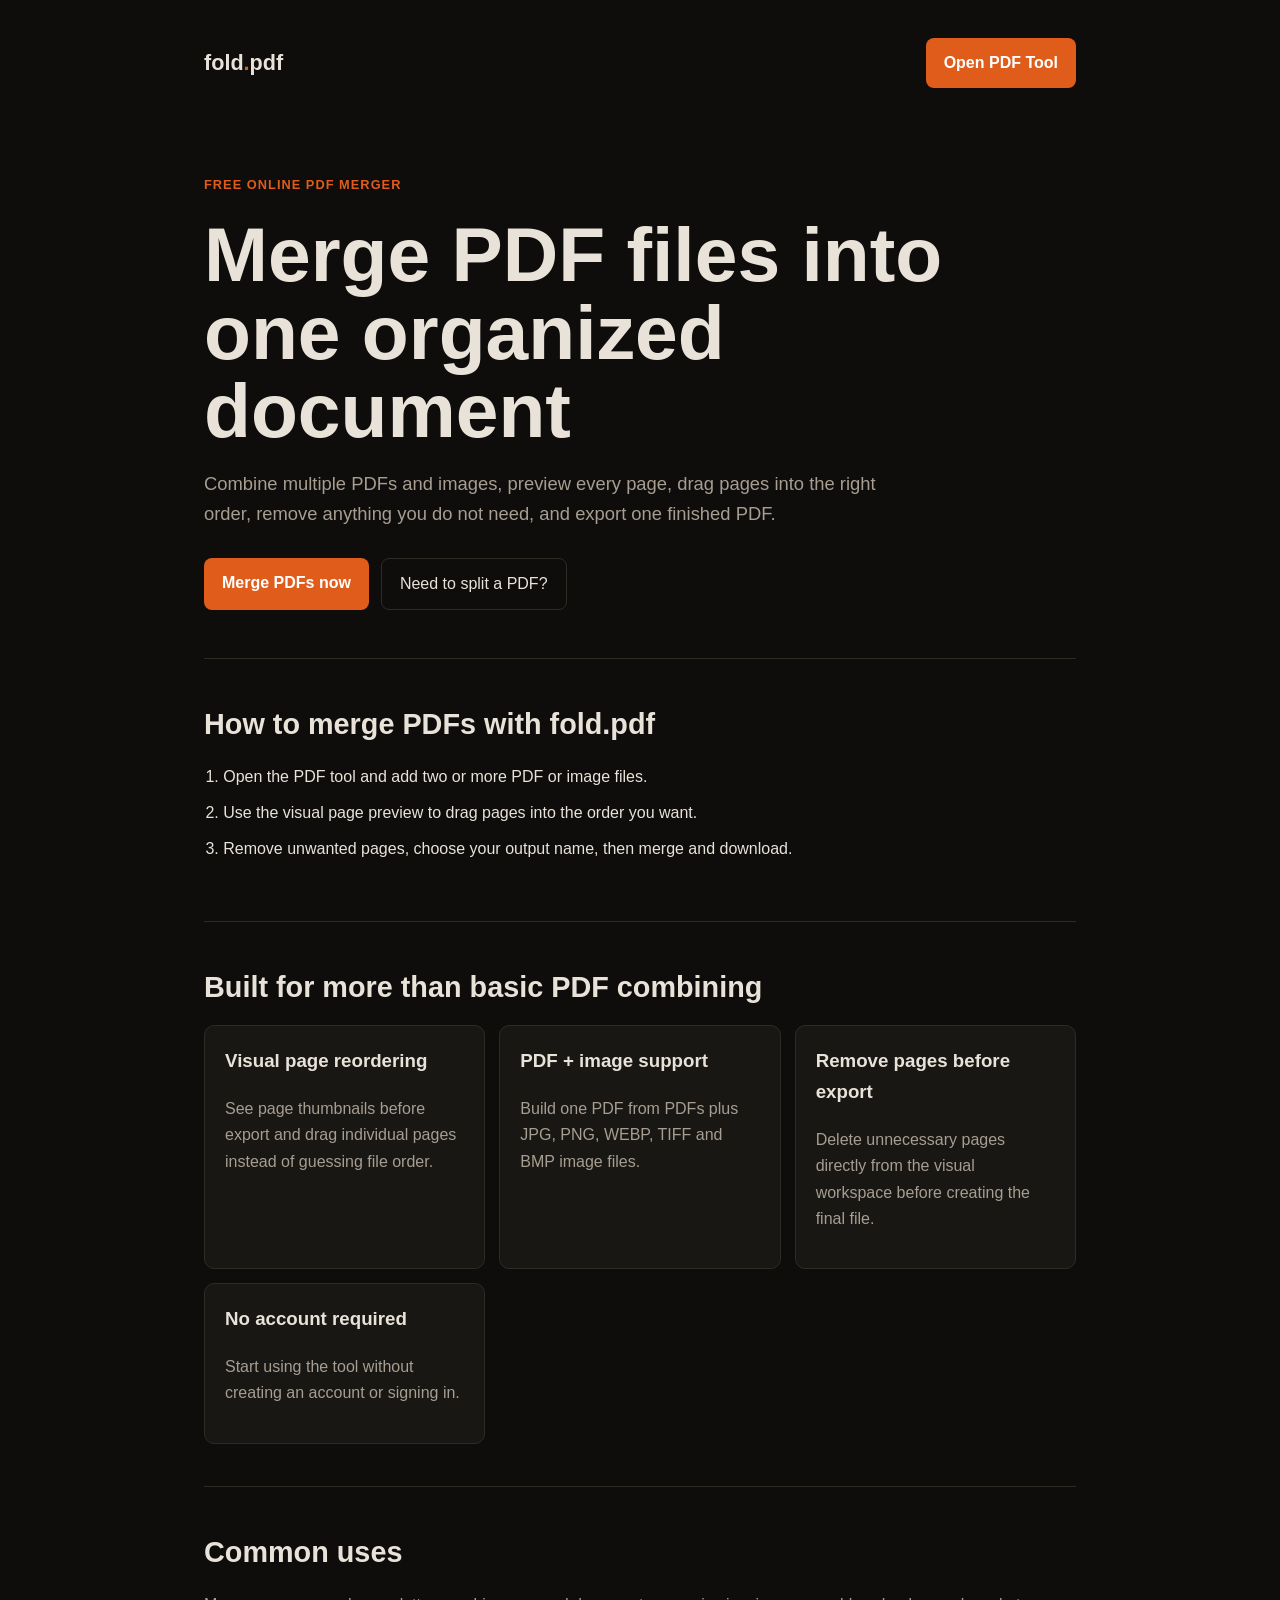
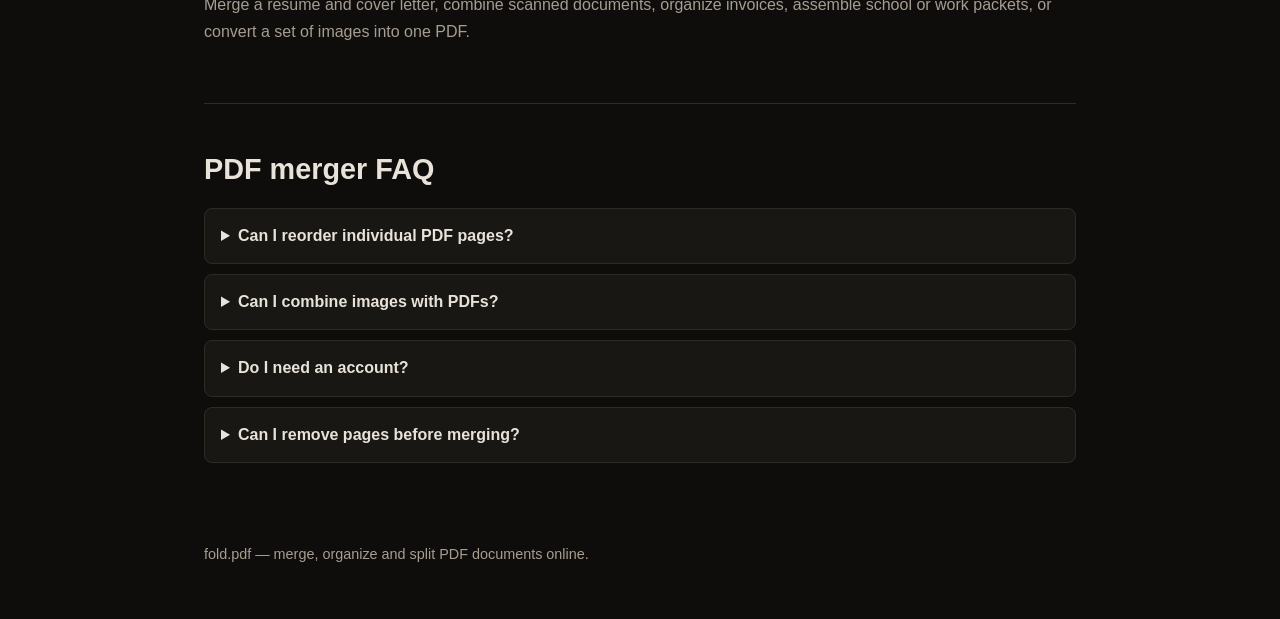
==== merge-pdf.html @ 76e3b256 "add SEO landing page for PDF merge" ====
<!DOCTYPE html>
<html lang="en">
<head>
  <meta charset="UTF-8">
  <meta name="viewport" content="width=device-width, initial-scale=1.0">
  <title>Merge PDF Online Free — Combine PDF & Images | fold.pdf</title>
  <meta name="description" content="Merge PDF files online for free with fold.pdf. Combine PDFs and images, reorder pages visually, remove pages, and download one organized PDF in your browser.">
  <meta name="robots" content="index,follow,max-image-preview:large">
  <link rel="canonical" href="https://pdf-merger-sepia.vercel.app/merge-pdf.html">
  <meta property="og:type" content="website">
  <meta property="og:title" content="Merge PDF Online Free — fold.pdf">
  <meta property="og:description" content="Combine PDFs and images, reorder pages visually, and export one PDF online.">
  <meta property="og:url" content="https://pdf-merger-sepia.vercel.app/merge-pdf.html">
  <meta name="twitter:card" content="summary">
  <style>
    :root{--bg:#0e0d0b;--surface:#181714;--border:#2e2b25;--text:#e8e2d9;--muted:#a79d91;--accent:#e05c1a}
    *{box-sizing:border-box} body{margin:0;background:var(--bg);color:var(--text);font-family:Arial,sans-serif;line-height:1.65}
    a{color:inherit}.wrap{max-width:920px;margin:auto;padding:24px}.nav{display:flex;justify-content:space-between;align-items:center;padding:14px 0}.brand{font-size:1.35rem;font-weight:700}.brand em{color:var(--accent);font-style:normal}.cta{display:inline-block;background:var(--accent);color:white;text-decoration:none;padding:12px 18px;border-radius:8px;font-weight:700}
    .hero{padding:72px 0 48px}.eyebrow{color:var(--accent);font-weight:700;text-transform:uppercase;letter-spacing:.08em;font-size:.8rem}h1{font-size:clamp(2.4rem,7vw,4.8rem);line-height:1.02;margin:.25em 0}.lead{font-size:1.15rem;color:var(--muted);max-width:720px}.actions{display:flex;gap:12px;flex-wrap:wrap;margin-top:28px}.secondary{display:inline-block;border:1px solid var(--border);text-decoration:none;padding:12px 18px;border-radius:8px}
    section{padding:42px 0;border-top:1px solid var(--border)}h2{font-size:1.8rem;margin:0 0 14px}.grid{display:grid;grid-template-columns:repeat(auto-fit,minmax(220px,1fr));gap:14px}.card{background:var(--surface);border:1px solid var(--border);border-radius:10px;padding:20px}.card h3{margin-top:0}.muted{color:var(--muted)}ol{padding-left:1.2rem}li{margin:.6rem 0}.faq details{background:var(--surface);border:1px solid var(--border);border-radius:8px;padding:14px 16px;margin:10px 0}.faq summary{font-weight:700;cursor:pointer}.footer{color:var(--muted);font-size:.9rem;padding:28px 0}
  </style>
  <script type="application/ld+json">
  {"@context":"https://schema.org","@type":"SoftwareApplication","name":"fold.pdf PDF Merger","applicationCategory":"UtilitiesApplication","operatingSystem":"Any","url":"https://pdf-merger-sepia.vercel.app/merge-pdf.html","description":"Online PDF merger for combining PDFs and image files, visually reordering pages, removing pages, and exporting one PDF.","offers":{"@type":"Offer","price":"0","priceCurrency":"USD"}}
  </script>
</head>
<body>
  <main class="wrap">
    <nav class="nav"><div class="brand">fold<em>.</em>pdf</div><a class="cta" href="/">Open PDF Tool</a></nav>
    <header class="hero">
      <div class="eyebrow">Free online PDF merger</div>
      <h1>Merge PDF files into one organized document</h1>
      <p class="lead">Combine multiple PDFs and images, preview every page, drag pages into the right order, remove anything you do not need, and export one finished PDF.</p>
      <div class="actions"><a class="cta" href="/">Merge PDFs now</a><a class="secondary" href="/split-pdf.html">Need to split a PDF?</a></div>
    </header>
    <section>
      <h2>How to merge PDFs with fold.pdf</h2>
      <ol>
        <li>Open the PDF tool and add two or more PDF or image files.</li>
        <li>Use the visual page preview to drag pages into the order you want.</li>
        <li>Remove unwanted pages, choose your output name, then merge and download.</li>
      </ol>
    </section>
    <section>
      <h2>Built for more than basic PDF combining</h2>
      <div class="grid">
        <article class="card"><h3>Visual page reordering</h3><p class="muted">See page thumbnails before export and drag individual pages instead of guessing file order.</p></article>
        <article class="card"><h3>PDF + image support</h3><p class="muted">Build one PDF from PDFs plus JPG, PNG, WEBP, TIFF and BMP image files.</p></article>
        <article class="card"><h3>Remove pages before export</h3><p class="muted">Delete unnecessary pages directly from the visual workspace before creating the final file.</p></article>
        <article class="card"><h3>No account required</h3><p class="muted">Start using the tool without creating an account or signing in.</p></article>
      </div>
    </section>
    <section>
      <h2>Common uses</h2>
      <p class="muted">Merge a resume and cover letter, combine scanned documents, organize invoices, assemble school or work packets, or convert a set of images into one PDF.</p>
    </section>
    <section class="faq">
      <h2>PDF merger FAQ</h2>
      <details><summary>Can I reorder individual PDF pages?</summary><p>Yes. After loading your files, the visual workspace lets you drag individual page thumbnails into a new order before exporting.</p></details>
      <details><summary>Can I combine images with PDFs?</summary><p>Yes. The tool supports common image formats including JPG, PNG, WEBP, TIFF and BMP alongside PDF files.</p></details>
      <details><summary>Do I need an account?</summary><p>No account is required to use the merger.</p></details>
      <details><summary>Can I remove pages before merging?</summary><p>Yes. Remove unwanted pages from the preview, then merge the remaining pages into your finished PDF.</p></details>
    </section>
    <footer class="footer">fold.pdf — merge, organize and split PDF documents online.</footer>
  </main>
</body>
</html>
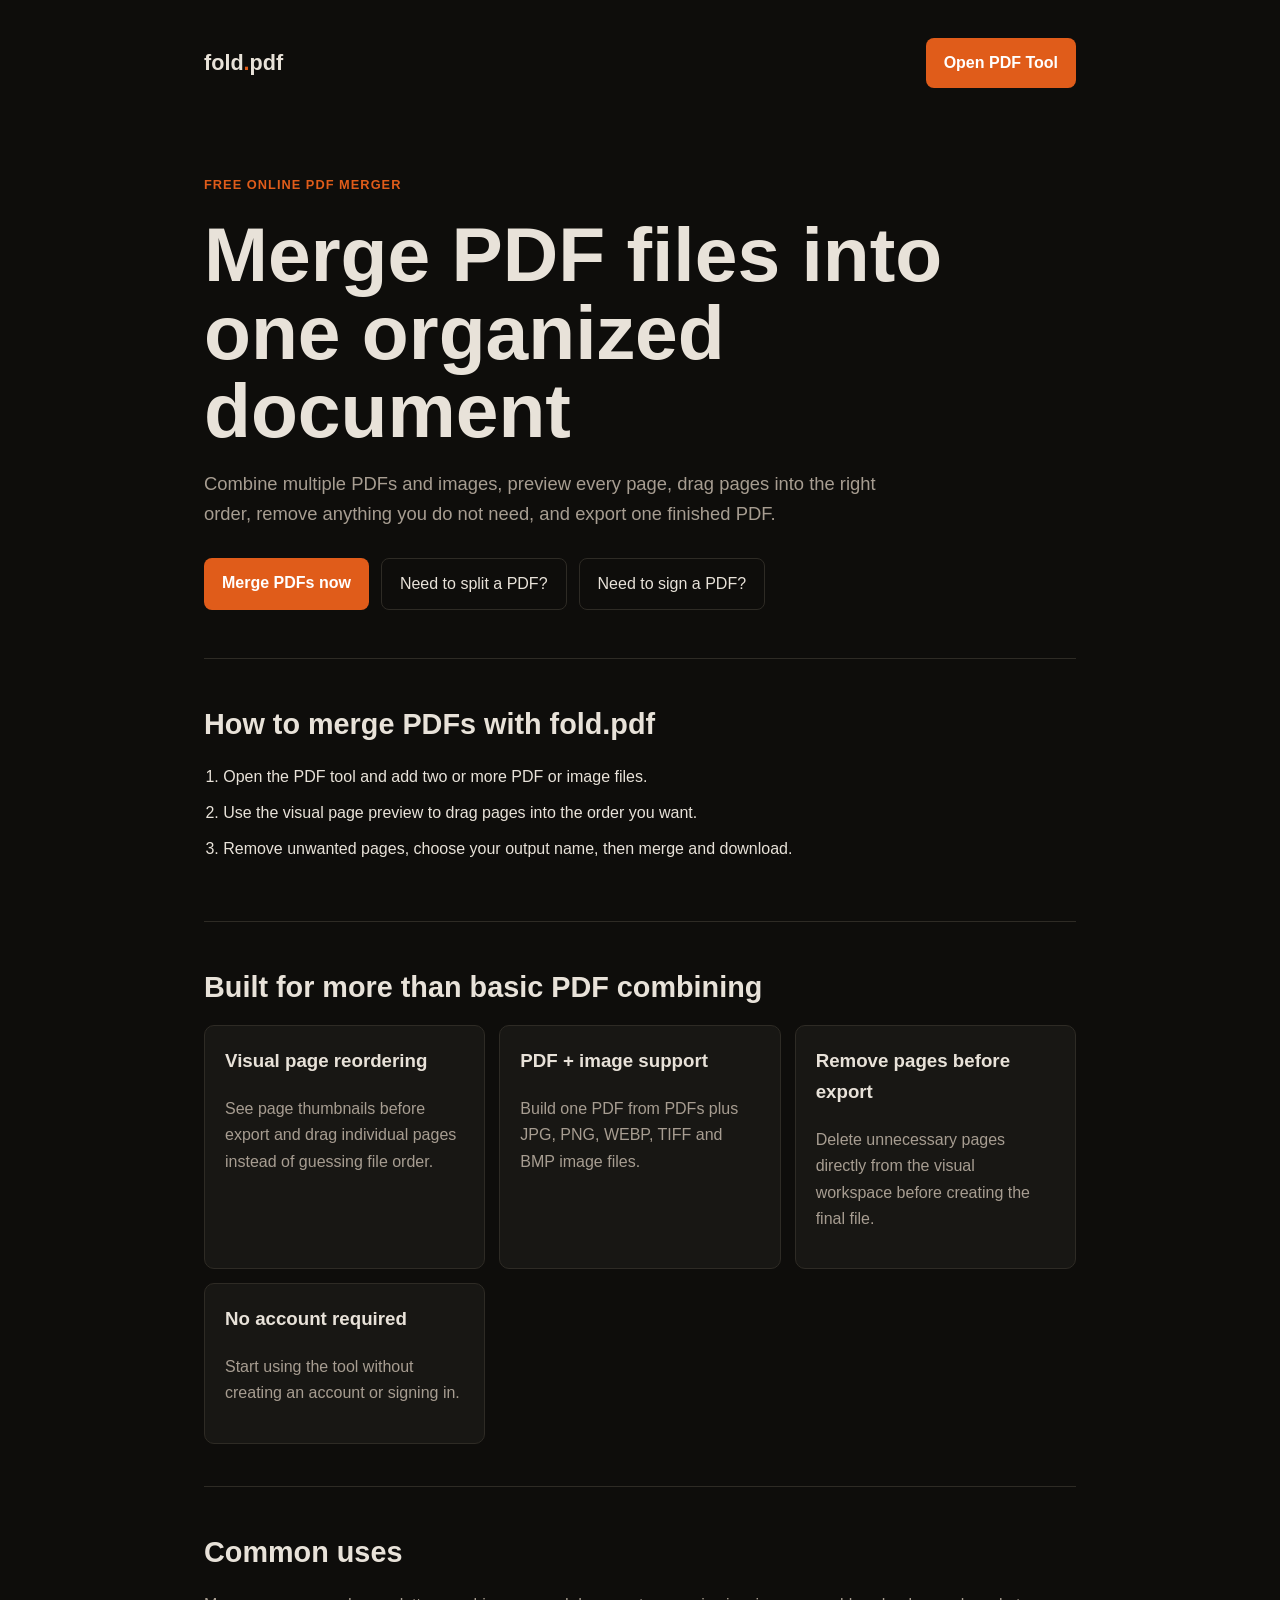
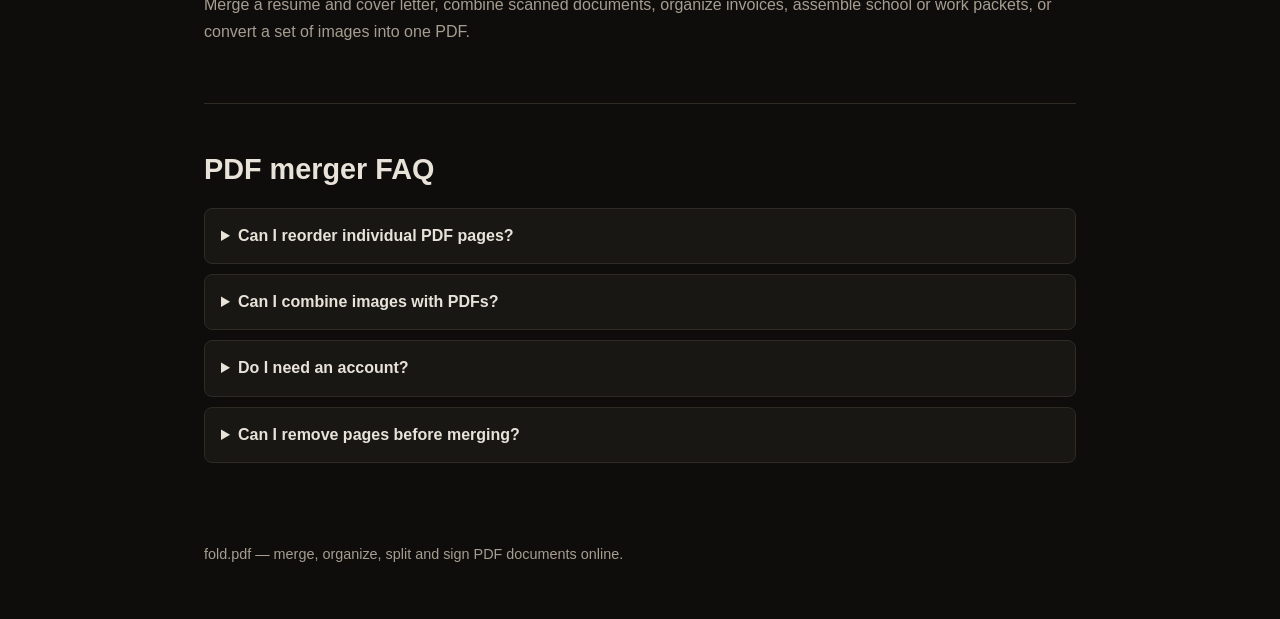
==== commit 245f3d77: "link Sign PDF tool from merge page" ====
--- a/merge-pdf.html
+++ b/merge-pdf.html
@@ -25,12 +25,12 @@
 </head>
 <body>
   <main class="wrap">
-    <nav class="nav"><div class="brand">fold<em>.</em>pdf</div><a class="cta" href="/">Open PDF Tool</a></nav>
+    <nav class="nav"><div class="brand">fold<em>.</em>pdf</div><a class="cta" href="/tool.html?mode=merge">Open PDF Tool</a></nav>
     <header class="hero">
       <div class="eyebrow">Free online PDF merger</div>
       <h1>Merge PDF files into one organized document</h1>
       <p class="lead">Combine multiple PDFs and images, preview every page, drag pages into the right order, remove anything you do not need, and export one finished PDF.</p>
-      <div class="actions"><a class="cta" href="/">Merge PDFs now</a><a class="secondary" href="/split-pdf.html">Need to split a PDF?</a></div>
+      <div class="actions"><a class="cta" href="/tool.html?mode=merge">Merge PDFs now</a><a class="secondary" href="/split-pdf.html">Need to split a PDF?</a><a class="secondary" href="/sign-pdf.html">Need to sign a PDF?</a></div>
     </header>
     <section>
       <h2>How to merge PDFs with fold.pdf</h2>
@@ -60,7 +60,7 @@
       <details><summary>Do I need an account?</summary><p>No account is required to use the merger.</p></details>
       <details><summary>Can I remove pages before merging?</summary><p>Yes. Remove unwanted pages from the preview, then merge the remaining pages into your finished PDF.</p></details>
     </section>
-    <footer class="footer">fold.pdf — merge, organize and split PDF documents online.</footer>
+    <footer class="footer">fold.pdf — merge, organize, split and sign PDF documents online.</footer>
   </main>
 </body>
 </html>
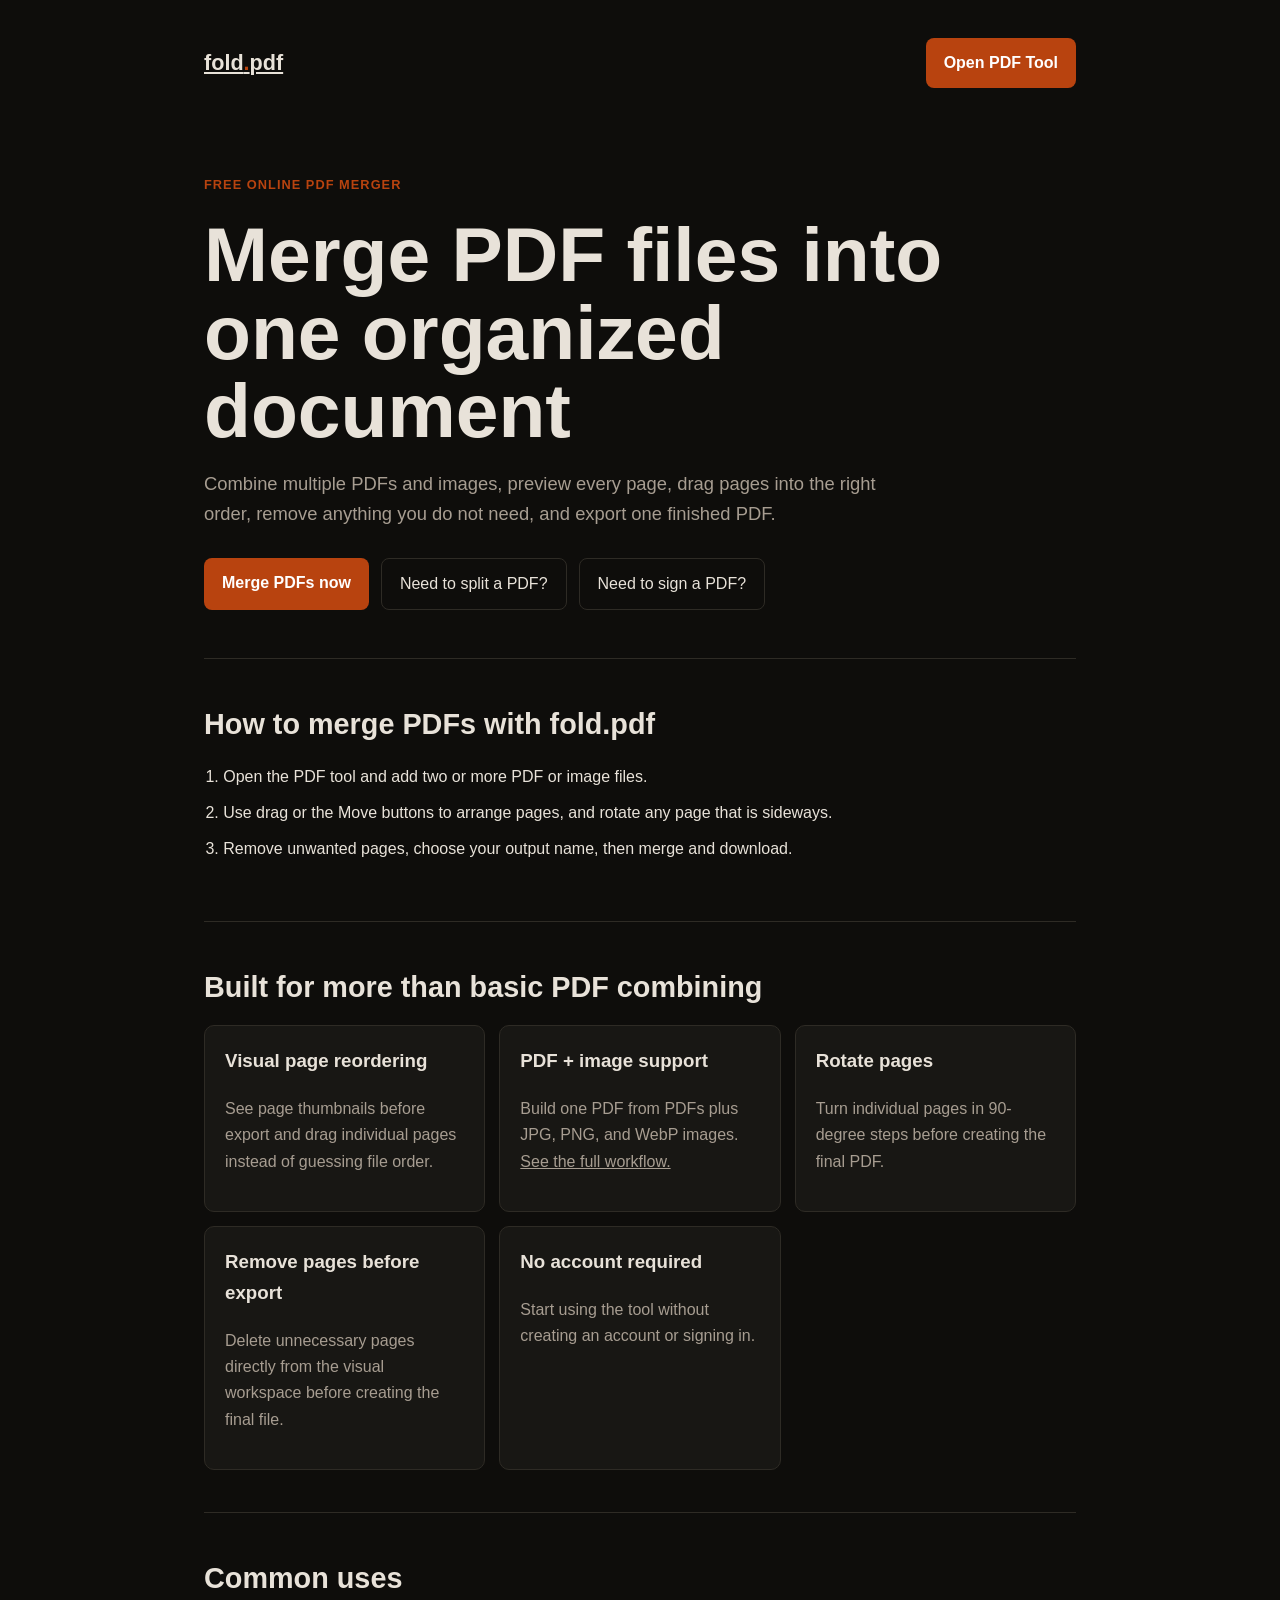
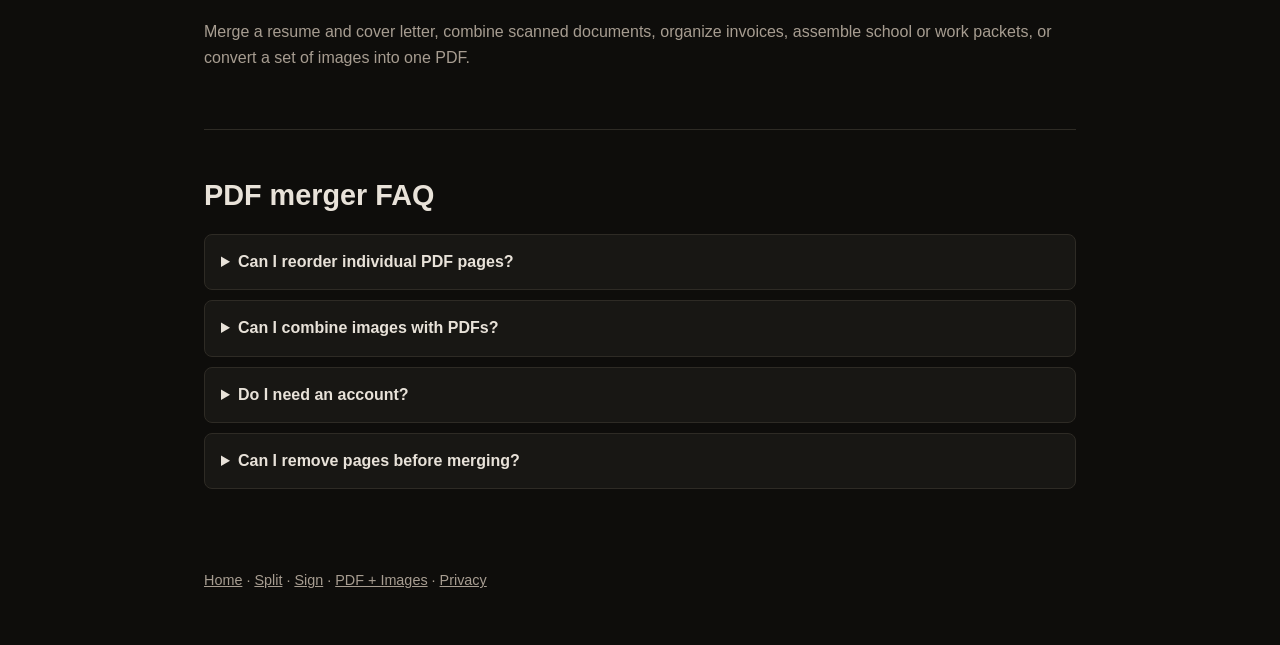
==== commit c5fb9557: "Add growth pages, privacy guidance, and project docs" ====
--- a/merge-pdf.html
+++ b/merge-pdf.html
@@ -13,19 +13,19 @@
   <meta property="og:url" content="https://pdf-merger-sepia.vercel.app/merge-pdf.html">
   <meta name="twitter:card" content="summary">
   <style>
-    :root{--bg:#0e0d0b;--surface:#181714;--border:#2e2b25;--text:#e8e2d9;--muted:#a79d91;--accent:#e05c1a}
+    :root{--bg:#0e0d0b;--surface:#181714;--border:#2e2b25;--text:#e8e2d9;--muted:#a79d91;--accent:#b8430f}
     *{box-sizing:border-box} body{margin:0;background:var(--bg);color:var(--text);font-family:Arial,sans-serif;line-height:1.65}
     a{color:inherit}.wrap{max-width:920px;margin:auto;padding:24px}.nav{display:flex;justify-content:space-between;align-items:center;padding:14px 0}.brand{font-size:1.35rem;font-weight:700}.brand em{color:var(--accent);font-style:normal}.cta{display:inline-block;background:var(--accent);color:white;text-decoration:none;padding:12px 18px;border-radius:8px;font-weight:700}
-    .hero{padding:72px 0 48px}.eyebrow{color:var(--accent);font-weight:700;text-transform:uppercase;letter-spacing:.08em;font-size:.8rem}h1{font-size:clamp(2.4rem,7vw,4.8rem);line-height:1.02;margin:.25em 0}.lead{font-size:1.15rem;color:var(--muted);max-width:720px}.actions{display:flex;gap:12px;flex-wrap:wrap;margin-top:28px}.secondary{display:inline-block;border:1px solid var(--border);text-decoration:none;padding:12px 18px;border-radius:8px}
+    .hero{padding:72px 0 48px}.eyebrow{color:var(--accent);font-weight:700;text-transform:uppercase;letter-spacing:.08em;font-size:.8rem}h1{font-size:clamp(2.4rem,7vw,4.8rem);line-height:1.02;margin:.25em 0}.lead{font-size:1.15rem;color:var(--muted);max-width:720px}.actions{display:flex;gap:12px;flex-wrap:wrap;margin-top:28px}.secondary{display:inline-block;border:1px solid var(--border);text-decoration:none;padding:12px 18px;border-radius:8px}a:focus-visible,summary:focus-visible{outline:3px solid #f0a040;outline-offset:4px}
     section{padding:42px 0;border-top:1px solid var(--border)}h2{font-size:1.8rem;margin:0 0 14px}.grid{display:grid;grid-template-columns:repeat(auto-fit,minmax(220px,1fr));gap:14px}.card{background:var(--surface);border:1px solid var(--border);border-radius:10px;padding:20px}.card h3{margin-top:0}.muted{color:var(--muted)}ol{padding-left:1.2rem}li{margin:.6rem 0}.faq details{background:var(--surface);border:1px solid var(--border);border-radius:8px;padding:14px 16px;margin:10px 0}.faq summary{font-weight:700;cursor:pointer}.footer{color:var(--muted);font-size:.9rem;padding:28px 0}
   </style>
   <script type="application/ld+json">
-  {"@context":"https://schema.org","@type":"SoftwareApplication","name":"fold.pdf PDF Merger","applicationCategory":"UtilitiesApplication","operatingSystem":"Any","url":"https://pdf-merger-sepia.vercel.app/merge-pdf.html","description":"Online PDF merger for combining PDFs and image files, visually reordering pages, removing pages, and exporting one PDF.","offers":{"@type":"Offer","price":"0","priceCurrency":"USD"}}
+  {"@context":"https://schema.org","@type":"WebApplication","name":"fold.pdf PDF Merger","applicationCategory":"UtilitiesApplication","operatingSystem":"Any","isAccessibleForFree":true,"inLanguage":"en","url":"https://pdf-merger-sepia.vercel.app/merge-pdf.html","description":"Online PDF merger for combining PDFs and images, reordering, rotating and removing pages, and exporting one PDF.","offers":{"@type":"Offer","price":"0","priceCurrency":"USD"}}
   </script>
 </head>
 <body>
   <main class="wrap">
-    <nav class="nav"><div class="brand">fold<em>.</em>pdf</div><a class="cta" href="/tool.html?mode=merge">Open PDF Tool</a></nav>
+    <nav class="nav"><a class="brand" href="/">fold<em>.</em>pdf</a><a class="cta" href="/tool.html?mode=merge">Open PDF Tool</a></nav>
     <header class="hero">
       <div class="eyebrow">Free online PDF merger</div>
       <h1>Merge PDF files into one organized document</h1>
@@ -36,7 +36,7 @@
       <h2>How to merge PDFs with fold.pdf</h2>
       <ol>
         <li>Open the PDF tool and add two or more PDF or image files.</li>
-        <li>Use the visual page preview to drag pages into the order you want.</li>
+        <li>Use drag or the Move buttons to arrange pages, and rotate any page that is sideways.</li>
         <li>Remove unwanted pages, choose your output name, then merge and download.</li>
       </ol>
     </section>
@@ -44,7 +44,8 @@
       <h2>Built for more than basic PDF combining</h2>
       <div class="grid">
         <article class="card"><h3>Visual page reordering</h3><p class="muted">See page thumbnails before export and drag individual pages instead of guessing file order.</p></article>
-        <article class="card"><h3>PDF + image support</h3><p class="muted">Build one PDF from PDFs plus JPG, PNG, WEBP, TIFF and BMP image files.</p></article>
+        <article class="card"><h3>PDF + image support</h3><p class="muted">Build one PDF from PDFs plus JPG, PNG, and WebP images. <a href="/combine-pdf-and-images.html">See the full workflow.</a></p></article>
+        <article class="card"><h3>Rotate pages</h3><p class="muted">Turn individual pages in 90-degree steps before creating the final PDF.</p></article>
         <article class="card"><h3>Remove pages before export</h3><p class="muted">Delete unnecessary pages directly from the visual workspace before creating the final file.</p></article>
         <article class="card"><h3>No account required</h3><p class="muted">Start using the tool without creating an account or signing in.</p></article>
       </div>
@@ -56,11 +57,11 @@
     <section class="faq">
       <h2>PDF merger FAQ</h2>
       <details><summary>Can I reorder individual PDF pages?</summary><p>Yes. After loading your files, the visual workspace lets you drag individual page thumbnails into a new order before exporting.</p></details>
-      <details><summary>Can I combine images with PDFs?</summary><p>Yes. The tool supports common image formats including JPG, PNG, WEBP, TIFF and BMP alongside PDF files.</p></details>
+      <details><summary>Can I combine images with PDFs?</summary><p>Yes. The tool supports JPG, PNG, and WebP images alongside PDF files.</p></details>
       <details><summary>Do I need an account?</summary><p>No account is required to use the merger.</p></details>
       <details><summary>Can I remove pages before merging?</summary><p>Yes. Remove unwanted pages from the preview, then merge the remaining pages into your finished PDF.</p></details>
     </section>
-    <footer class="footer">fold.pdf — merge, organize, split and sign PDF documents online.</footer>
+    <footer class="footer"><a href="/">Home</a> · <a href="/split-pdf.html">Split</a> · <a href="/sign-pdf.html">Sign</a> · <a href="/combine-pdf-and-images.html">PDF + Images</a> · <a href="/privacy.html">Privacy</a></footer>
   </main>
 </body>
-</html>+</html>
